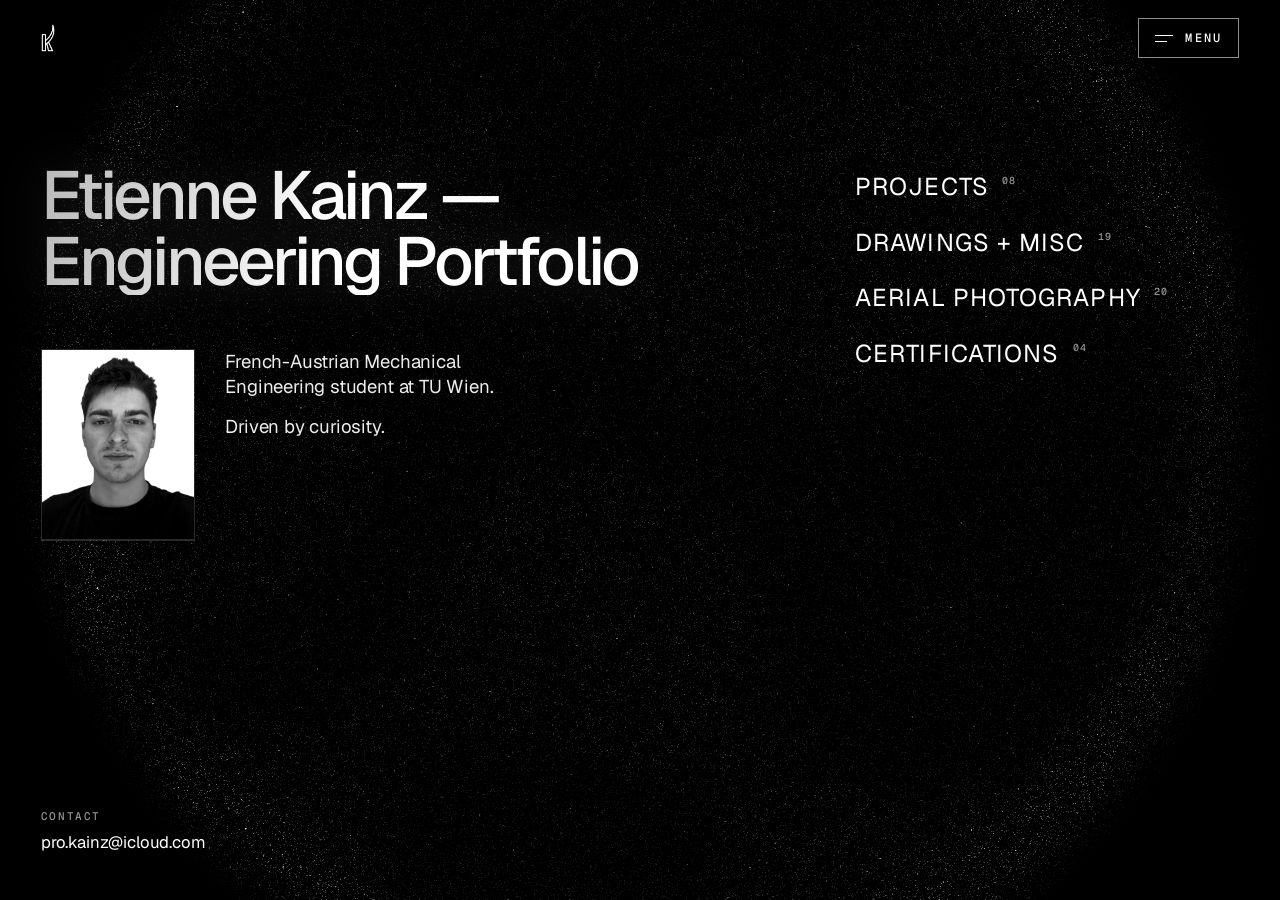
==== index.html @ 86629ac3 "Night Light: wall visualisation, sorted gallery, one-year battery note Co-Authored-By: Claude Opus 5" ====
<!doctype html>
<html lang="en">
<head>
  <meta charset="utf-8">
  <meta name="viewport" content="width=device-width, initial-scale=1, viewport-fit=cover">
  <meta name="theme-color" content="#000000">
  <meta name="description" content="Etienne Kainz — French-Austrian Mechanical Engineering student at TU Wien. Projects, drawings, aerial photography and certifications.">
  <meta name="author" content="Etienne Kainz">
  <meta property="og:title" content="Etienne Kainz — Engineering Portfolio">
  <meta property="og:description" content="Etienne Kainz — French-Austrian Mechanical Engineering student at TU Wien. Projects, drawings, aerial photography and certifications.">
  <meta property="og:type" content="website">
  <meta property="og:image" content="https://etiennekainz.com/assets/brand/k-logo.jpg">
  <title>Etienne Kainz — Engineering Portfolio</title>
  <link rel="icon" type="image/jpeg" href="assets/brand/k-logo.jpg">
  <link rel="preload" href="assets/fonts/Geist-Variable.woff2" as="font" type="font/woff2" crossorigin>
  <link rel="stylesheet" href="site.css?v=6">
</head>
<body data-page="home">
  <a class="skip-link" href="#main">Skip to content</a>
  <canvas id="field" class="field" aria-hidden="true"></canvas>

  <header class="site-header">
    <a class="brand" href="./" aria-label="Etienne Kainz — home"><img src="assets/brand/k-mark.png" alt="" width="407" height="900"></a>
    <button class="menu-toggle" id="menuToggle" type="button" aria-expanded="false" aria-controls="menu"><span class="menu-toggle__lines" aria-hidden="true"></span><span class="menu-toggle__label">Menu</span></button>
  </header>

  <div class="menu" id="menu" aria-hidden="true">
    <nav aria-label="Primary">
      <a href="./"><span>00</span>Index</a>
      <a href="projects.html"><span>01</span>Projects</a>
      <a href="drawings.html"><span>02</span>Drawings + Misc</a>
      <a href="aerial.html"><span>03</span>Aerial Photography</a>
      <a href="certifications.html"><span>04</span>Certifications</a>
    </nav>
    <div class="menu__foot"><a href="mailto:pro.kainz@icloud.com">pro.kainz@icloud.com</a><span>Vienna, Austria</span></div>
  </div>

  <main id="main" class="home" tabindex="-1">
    <h1 class="home__title shine"><span>Etienne Kainz —</span> <span>Engineering Portfolio</span></h1>
    <div class="home__intro">
      <img class="home__photo" src="assets/headshot/etienne.jpg?v=2" width="1170" height="1202" alt="Etienne Kainz">
      <div class="home__bio">
        <p>French-Austrian Mechanical Engineering student at TU&nbsp;Wien.</p>
        <p>Driven by curiosity.</p>
      </div>
    </div>
    <nav class="home__nav" aria-label="Portfolio">
      <a href="projects.html" data-preview="projects"><span>Projects</span><i>08</i></a>
      <a href="drawings.html" data-preview="drawings"><span>Drawings + Misc</span><i>19</i></a>
      <a href="aerial.html" data-preview="aerial"><span>Aerial Photography</span><i>20</i></a>
      <a href="certifications.html" data-preview="certifications"><span>Certifications</span><i>04</i></a>
    </nav>
    <p class="home__contact"><span class="label">Contact</span><a href="mailto:pro.kainz@icloud.com">pro.kainz@icloud.com</a></p>
  </main>

  <div class="lightbox" id="lightbox" aria-hidden="true" role="dialog" aria-modal="true" aria-label="Image viewer">
    <button class="lightbox__close" type="button" data-lightbox-close>Close</button>
    <button class="lightbox__nav lightbox__nav--prev" type="button" data-lightbox-prev aria-label="Previous image">←</button>
    <figure><img src="data:," alt=""><figcaption class="label"><span data-lightbox-caption></span><span data-lightbox-count></span></figcaption></figure>
    <button class="lightbox__nav lightbox__nav--next" type="button" data-lightbox-next aria-label="Next image">→</button>
  </div>

  <script src="project-data.js?v=15"></script>
  <script src="field.js?v=9"></script>
  <script src="site.js?v=6"></script>
  <script data-goatcounter="https://eckainz.goatcounter.com/count" async src="https://gc.zgo.at/count.js"></script>
</body>
</html>
---- site.css ----
/* Etienne Kainz — portfolio
   Black page, the dot field behind everything (field.js), white type. */

@font-face {
  font-family: "Geist";
  src: url("assets/fonts/Geist-Variable.woff2") format("woff2-variations"),
       url("assets/fonts/Geist-Variable.woff2") format("woff2");
  font-weight: 100 900;
  font-style: normal;
  font-display: swap;
}

@font-face {
  font-family: "Geist Mono";
  src: url("assets/fonts/GeistMono-Variable.woff2") format("woff2-variations"),
       url("assets/fonts/GeistMono-Variable.woff2") format("woff2");
  font-weight: 100 900;
  font-style: normal;
  font-display: swap;
}

:root {
  --bg: #000;
  --fg: #fff;
  --text: #e8e8e8;
  --muted: rgba(255, 255, 255, .58);
  --faint: rgba(255, 255, 255, .34);
  --line: rgba(255, 255, 255, .16);
  --line-strong: rgba(255, 255, 255, .55);
  --display: "Geist", ui-sans-serif, system-ui, -apple-system, "Segoe UI", Helvetica, Arial, sans-serif;
  --mono: "Geist Mono", ui-monospace, SFMono-Regular, Menlo, Consolas, monospace;
  --pad: clamp(20px, 3.2vw, 48px);
  --header: 76px;
  --ease: cubic-bezier(.2, .7, .1, 1);
  color-scheme: dark;
}

*,
*::before,
*::after {
  box-sizing: border-box;
}

html {
  background: var(--bg);
  -webkit-text-size-adjust: 100%;
}

body {
  margin: 0;
  min-height: 100vh;
  background: var(--bg);
  color: var(--text);
  font-family: var(--display);
  font-size: 16px;
  line-height: 1.5;
  -webkit-font-smoothing: antialiased;
  -moz-osx-font-smoothing: grayscale;
}

img {
  display: block;
  max-width: 100%;
}

a {
  color: inherit;
}

button {
  font: inherit;
}

:focus-visible {
  outline: 1px solid #fff;
  outline-offset: 4px;
}

.skip-link {
  position: fixed;
  top: 12px;
  left: 12px;
  z-index: 100;
  padding: 10px 14px;
  background: #fff;
  color: #000;
  font: 500 12px var(--mono);
  transform: translateY(-200%);
}

.skip-link:focus {
  transform: none;
}

/* ------------------------------------------------------------ field */
.field {
  position: fixed;
  top: 0;
  left: 0;
  z-index: 0;
  width: 100%;
  height: 100vh;
  pointer-events: none;
  opacity: 0;
  transition: opacity 1.6s var(--ease);
}

/* Large viewport: a phone URL bar collapsing never stretches the canvas. */
@supports (height: 100lvh) {
  .field {
    height: 100lvh;
  }
}

.field-ready .field {
  opacity: 1;
}

/* ----------------------------------------------------------- header */
.site-header {
  position: fixed;
  top: 0;
  right: 0;
  left: 0;
  z-index: 40;
  display: flex;
  align-items: center;
  justify-content: space-between;
  gap: clamp(16px, 2vw, 28px);
  height: var(--header);
  padding: 0 var(--pad);
  pointer-events: none;
}

.site-header > * {
  pointer-events: auto;
}

/* Content scrolls under the header: a short fade keeps the logo clear. */
.site-header::before {
  content: "";
  position: absolute;
  inset: 0 0 -24px;
  z-index: -1;
  background: linear-gradient(#000 35%, rgba(0, 0, 0, 0));
  opacity: 0;
  transition: opacity .4s var(--ease);
  pointer-events: none;
}

body:not([data-page="home"]) .site-header::before {
  opacity: .92;
}

.brand {
  display: block;
  flex: none;
}

.brand img {
  width: auto;
  height: 30px;
  filter: invert(1);
  transition: opacity .3s var(--ease);
}

.brand:hover img {
  opacity: .7;
}

.menu-toggle {
  display: inline-flex;
  flex: none;
  align-items: center;
  gap: 12px;
  height: 40px;
  padding: 0 16px;
  border: 1px solid var(--line-strong);
  background: rgba(0, 0, 0, .35);
  color: #fff;
  font: 500 12px/1 var(--mono);
  letter-spacing: .18em;
  text-transform: uppercase;
  cursor: pointer;
  transition: background .3s var(--ease), color .3s var(--ease);
}

.menu-toggle:hover {
  background: #fff;
  color: #000;
}

.menu-toggle__lines {
  position: relative;
  width: 18px;
  height: 7px;
}

.menu-toggle__lines::before,
.menu-toggle__lines::after {
  content: "";
  position: absolute;
  left: 0;
  width: 100%;
  height: 1px;
  background: currentColor;
  transition: transform .45s var(--ease), width .45s var(--ease);
}

.menu-toggle__lines::before {
  top: 0;
}

.menu-toggle__lines::after {
  bottom: 0;
  width: 65%;
}

.menu-open .menu-toggle__lines::before {
  transform: translateY(3px) rotate(45deg);
}

.menu-open .menu-toggle__lines::after {
  width: 100%;
  transform: translateY(-3px) rotate(-45deg);
}

/* ------------------------------------------------------------- menu */
.menu {
  position: fixed;
  inset: 0;
  z-index: 30;
  display: flex;
  flex-direction: column;
  justify-content: center;
  padding: calc(var(--header) + 24px) var(--pad) 40px;
  background: rgba(0, 0, 0, .8);
  -webkit-backdrop-filter: blur(8px);
  backdrop-filter: blur(8px);
  opacity: 0;
  visibility: hidden;
  transition: opacity .5s var(--ease), visibility 0s linear .5s;
}

.menu-open .menu {
  opacity: 1;
  visibility: visible;
  transition: opacity .5s var(--ease);
}

.menu nav {
  display: grid;
  gap: clamp(4px, 1vh, 12px);
}

.menu nav a {
  display: flex;
  align-items: baseline;
  gap: clamp(14px, 2vw, 28px);
  width: max-content;
  max-width: 100%;
  color: rgba(255, 255, 255, .72);
  font-size: clamp(34px, 6.2vw, 88px);
  font-weight: 500;
  letter-spacing: -.04em;
  line-height: 1.02;
  text-decoration: none;
  opacity: 0;
  transform: translateY(24px);
  transition: color .3s var(--ease), opacity .6s var(--ease), transform .7s var(--ease);
}

.menu nav a span {
  color: var(--faint);
  font: 500 12px var(--mono);
  letter-spacing: .14em;
}

.menu nav a:hover,
.menu nav a[aria-current="page"] {
  color: #fff;
}

.menu-open .menu nav a {
  opacity: 1;
  transform: none;
}

.menu-open .menu nav a:nth-child(2) { transition-delay: 0s, .04s, .04s; }
.menu-open .menu nav a:nth-child(3) { transition-delay: 0s, .08s, .08s; }
.menu-open .menu nav a:nth-child(4) { transition-delay: 0s, .12s, .12s; }
.menu-open .menu nav a:nth-child(5) { transition-delay: 0s, .16s, .16s; }

.menu__foot {
  display: flex;
  flex-wrap: wrap;
  justify-content: space-between;
  gap: 12px 32px;
  margin-top: clamp(40px, 8vh, 90px);
  padding-top: 18px;
  border-top: 1px solid var(--line);
  color: var(--muted);
  font: 500 12px var(--mono);
  letter-spacing: .12em;
  text-transform: uppercase;
}

.menu__foot a {
  text-decoration: none;
}

.menu__foot a:hover {
  color: #fff;
}

.menu-open {
  overflow: hidden;
}

/* ------------------------------------------------------------- type */
/* Large white display type with a slow metallic sheen. */
.shine {
  color: #fff;
  background: linear-gradient(105deg, #b8b8b8 0%, #fff 16%, #fff 36%, #cfcfcf 46%, #fff 56%, #fff 80%, #a6a6a6 100%);
  background-size: 260% 100%;
  background-position: 0 0;
  -webkit-background-clip: text;
  background-clip: text;
  -webkit-text-fill-color: transparent;
  animation: sheen 11s ease-in-out infinite alternate;
  filter: drop-shadow(0 0 24px rgba(255, 255, 255, .12));
}

@keyframes sheen {
  to {
    background-position: 100% 0;
  }
}

.label {
  color: var(--muted);
  font: 500 11px/1.4 var(--mono);
  letter-spacing: .14em;
  text-transform: uppercase;
}

/* main swaps on navigation (site.js): fade out, swap, fade in. */
main {
  position: relative;
  z-index: 1;
  outline: none;
  transition: opacity .38s var(--ease), transform .5s var(--ease);
}

.is-leaving main {
  opacity: 0;
  transform: translateY(-10px);
}

.is-entering main {
  opacity: 0;
  transform: translateY(14px);
  transition: none;
}

/* ------------------------------------------------------------- home */
.home {
  display: grid;
  grid-template-columns: minmax(0, 1fr) minmax(300px, 30vw);
  grid-template-rows: auto auto 1fr auto;
  column-gap: 6vw;
  min-height: 100vh;
  min-height: 100svh;
  padding: clamp(112px, 18vh, 210px) var(--pad) clamp(26px, 5vh, 52px);
}

.home__title {
  grid-column: 1;
  grid-row: 1;
  margin: 0;
  font-size: clamp(44px, 5.3vw, 96px);
  font-weight: 500;
  letter-spacing: -.045em;
  line-height: .98;
}

.home__title span {
  display: block;
}

.home__intro {
  display: flex;
  grid-column: 1;
  grid-row: 2;
  align-items: flex-start;
  gap: clamp(20px, 2.4vw, 36px);
  margin-top: clamp(28px, 6vh, 64px);
}

.home__photo {
  flex: none;
  width: clamp(118px, 12vw, 200px);
  height: auto;
  aspect-ratio: 4 / 5;
  object-fit: cover;
  object-position: 50% 30%;
  border: 1px solid var(--line);
  filter: grayscale(1) contrast(1.02);
}

.home__bio p {
  max-width: 24ch;
  margin: 0 0 .85em;
  color: #ececec;
  font-size: clamp(17px, 1.45vw, 23px);
  line-height: 1.34;
  letter-spacing: -.01em;
}

.home__nav {
  display: grid;
  grid-column: 2;
  grid-row: 1 / 3;
  align-self: start;
  justify-items: start;
  gap: clamp(6px, 1.6vh, 16px);
  margin-top: .3em;
}

/* Free-floating labels: each drifts gently on its own phase; hovering one
   slides it out on a hairline and lets the others recede. */
.home__nav a {
  /* The label size, kept as a variable so the hover slide below can move the
     name and its (much smaller) count by the same distance: 1.3em would
     resolve against each child's own font size and push one into the other. */
  --nav-size: clamp(20px, 1.9vw, 32px);
  position: relative;
  display: inline-flex;
  align-items: flex-start;
  gap: .55em;
  padding: .3em 0;
  color: #fff;
  font-size: var(--nav-size);
  font-weight: 400;
  letter-spacing: .045em;
  line-height: 1.1;
  text-decoration: none;
  text-transform: uppercase;
  animation: drift 7s ease-in-out infinite alternate;
  transition: opacity .5s var(--ease);
}

.home__nav a:nth-child(2) { animation-duration: 8.2s; animation-delay: -2.1s; }
.home__nav a:nth-child(3) { animation-duration: 6.4s; animation-delay: -4.3s; }
.home__nav a:nth-child(4) { animation-duration: 7.6s; animation-delay: -1.2s; }

@keyframes drift {
  from {
    translate: 0 -2px;
  }

  to {
    translate: 0 3px;
  }
}

.home__nav a > * {
  transition: transform .6s var(--ease);
}

.home__nav a::before {
  content: "";
  position: absolute;
  top: calc(.3em + .55em);
  left: 0;
  width: .9em;
  height: 1px;
  background: currentColor;
  transform: scaleX(0);
  transform-origin: 0 50%;
  transition: transform .6s var(--ease);
}

.home__nav:hover a,
.home__nav:focus-within a,
.home__nav.is-dealing a {
  opacity: .34;
}

/* .is-dealt: the label whose preview cards are held after a first click
   (site.js); the others stay back, even under the pointer. */
.home__nav a:hover,
.home__nav a:focus-visible,
.home__nav a.is-dealt {
  opacity: 1;
  animation-play-state: paused;
}

.home__nav a:hover > *,
.home__nav a:focus-visible > *,
.home__nav a.is-dealt > * {
  transform: translateX(calc(var(--nav-size) * 1.3));
}

.home__nav a:hover::before,
.home__nav a:focus-visible::before,
.home__nav a.is-dealt::before {
  transform: none;
}

.home__nav.is-dealing a:not(.is-dealt):hover {
  opacity: .62;
}

.home__nav.is-dealing a:not(.is-dealt):hover > * {
  transform: none;
}

.home__nav.is-dealing a:not(.is-dealt):hover::before {
  transform: scaleX(0);
}

.home__nav a:focus-visible {
  outline: none;
}

.home__nav i {
  color: var(--muted);
  font: 500 10px var(--mono);
  font-style: normal;
  letter-spacing: .12em;
}

.home__contact {
  grid-column: 1;
  grid-row: 4;
  align-self: end;
  margin: clamp(24px, 4vh, 40px) 0 0;
}

.home__contact span {
  display: block;
  margin-bottom: 6px;
}

.home__contact a {
  color: #fff;
  font-size: clamp(16px, 1.3vw, 20px);
  letter-spacing: -.01em;
  text-decoration: none;
  background: linear-gradient(currentColor, currentColor) 0 100% / 0 1px no-repeat;
  transition: background-size .45s var(--ease);
}

.home__contact a:hover {
  background-size: 100% 1px;
}

/* Home entrance */
.home > * {
  animation: rise 1.2s var(--ease) both;
}

.home > :nth-child(2) { animation-delay: .12s; }
.home > :nth-child(3) { animation-delay: .22s; }
.home > :nth-child(4) { animation-delay: .32s; }

@keyframes rise {
  from {
    opacity: 0;
    transform: translateY(26px);
  }
}

/* Preview cards: pointing at a category on the home page deals a hand of its
   pictures. site.js moves every card each frame; this only dresses them. The
   glint is a band of light that slides across a card as it swings (--glint,
   set from the card's motion). */
.deck {
  --card: clamp(118px, 10vw, 184px);
  position: fixed;
  inset: 0;
  z-index: 5;
  overflow: hidden;
  pointer-events: none;
  visibility: hidden;
}

.deck.is-live {
  visibility: visible;
}

.deck__card {
  position: absolute;
  top: 0;
  left: 0;
  width: var(--card);
  aspect-ratio: 4 / 3;
  overflow: hidden;
  border: 1px solid rgba(255, 255, 255, .34);
  background: #0a0a0a;
  box-shadow: 0 26px 50px -18px rgba(0, 0, 0, .95), 0 2px 8px rgba(0, 0, 0, .55);
  opacity: 0;
  will-change: transform, opacity;
}

.deck__card img {
  position: absolute;
  inset: 0;
  width: 100%;
  height: 100%;
  object-fit: cover;
  opacity: 0;
  transition: opacity .32s var(--ease);
}

.deck__card img.is-on {
  opacity: 1;
}

.deck__card::after {
  content: "";
  position: absolute;
  inset: 0 -60%;
  background: linear-gradient(105deg, transparent 38%, rgba(255, 255, 255, .26) 50%, transparent 62%);
  mix-blend-mode: screen;
  transform: translateX(calc(var(--glint, -100) * 1%));
}

.deck__card span {
  position: absolute;
  z-index: 1;
  left: 6px;
  bottom: 5px;
  color: #fff;
  font: 500 9px/1 var(--mono);
  letter-spacing: .14em;
  mix-blend-mode: difference;
}

/* A held hand: its cards and the hint under it open the category. */
.deck.is-held .deck__card {
  pointer-events: auto;
  cursor: pointer;
}

.deck__hint {
  position: absolute;
  z-index: 20;
  top: 0;
  left: 0;
  padding: 8px 12px;
  border: 1px solid var(--line-strong);
  background: rgba(0, 0, 0, .78);
  color: #fff;
  white-space: nowrap;
  opacity: 0;
  pointer-events: none;
  -webkit-backdrop-filter: blur(6px);
  backdrop-filter: blur(6px);
  transition: opacity .35s var(--ease), background .3s var(--ease), color .3s var(--ease);
}

.deck__hint.is-on {
  opacity: 1;
  pointer-events: auto;
  cursor: pointer;
  animation: hint-pulse 1.8s ease-in-out infinite;
}

.deck__hint.is-on:hover {
  background: #fff;
  color: #000;
}

@keyframes hint-pulse {
  50% {
    border-color: rgba(255, 255, 255, .95);
  }
}

@media (max-width: 760px) {
  .deck {
    --card: clamp(104px, 30vw, 150px);
  }
}

/* ------------------------------------------------------ inner pages */
.page {
  min-height: 100vh;
  padding: clamp(128px, 22vh, 230px) var(--pad) clamp(80px, 12vh, 140px);
}

.page-head {
  max-width: 1120px;
  margin-bottom: clamp(64px, 11vw, 150px);
}

.page-head > * {
  animation: rise 1.2s var(--ease) both;
}

.page-head > :nth-child(2) { animation-delay: .08s; }
.page-head > :nth-child(3) { animation-delay: .16s; }
.page-head > :nth-child(4) { animation-delay: .24s; }
.page-head > :nth-child(5) { animation-delay: .32s; }

.page-head__meta {
  display: flex;
  flex-wrap: wrap;
  gap: 8px 24px;
  margin-bottom: 22px;
}

.page-head__meta a {
  text-decoration: none;
}

.page-head__meta a:hover {
  color: #fff;
}

.page-head h1 {
  margin: 0;
  font-size: clamp(42px, 6.8vw, 112px);
  font-weight: 500;
  letter-spacing: -.045em;
  line-height: .96;
}

.page-head p {
  max-width: 48ch;
  margin: 28px 0 0;
  color: #d9d9d9;
  font-size: clamp(17px, 1.4vw, 21px);
  line-height: 1.45;
  letter-spacing: -.005em;
}

.page-head__text p + p {
  margin-top: 1em;
}

.page-head__tags {
  display: flex;
  flex-wrap: wrap;
  gap: 8px;
  margin-top: 26px;
}

.page-head__tags span {
  padding: 6px 10px;
  border: 1px solid var(--line);
}

.page-head__docs {
  display: flex;
  flex-wrap: wrap;
  gap: 10px;
  margin-top: 18px;
}

.page-head__docs a {
  display: inline-flex;
  gap: 10px;
  padding: 9px 12px;
  border: 1px solid var(--line-strong);
  color: #fff;
  text-decoration: none;
  transition: background .3s var(--ease), color .3s var(--ease);
}

.page-head__docs a:hover {
  background: #fff;
  color: #000;
}

/* --------------------------------------------------------- galleries */
.gallery {
  display: grid;
  grid-template-columns: repeat(12, minmax(0, 1fr));
  align-items: start;
  gap: clamp(44px, 6vw, 110px) clamp(14px, 1.6vw, 26px);
}

.item {
  grid-column: span 6;
  margin: 0;
  color: inherit;
  text-decoration: none;
}

/* The staggered layouts of the previous site. */
.gallery--drawings .item:nth-child(4n + 1) { grid-column: 1 / span 6; }
.gallery--drawings .item:nth-child(4n + 2) { grid-column: 8 / span 4; margin-top: 9vw; }
.gallery--drawings .item:nth-child(4n + 3) { grid-column: 2 / span 4; margin-top: 3vw; }
.gallery--drawings .item:nth-child(4n) { grid-column: 7 / span 6; margin-top: -2vw; }

.gallery--aerial .item:nth-child(6n + 1) { grid-column: 1 / span 7; }
.gallery--aerial .item:nth-child(6n + 2) { grid-column: 9 / span 4; margin-top: 8vw; }
.gallery--aerial .item:nth-child(6n + 3) { grid-column: 2 / span 4; }
.gallery--aerial .item:nth-child(6n + 4) { grid-column: 7 / span 6; margin-top: 5vw; }
.gallery--aerial .item:nth-child(6n + 5) { grid-column: 1 / span 5; margin-top: 7vw; }
.gallery--aerial .item:nth-child(6n) { grid-column: 7 / span 4; }

.item__media {
  position: relative;
  overflow: hidden;
  border: 1px solid var(--line);
  background: #0a0a0a;
}

.item__media img {
  width: 100%;
  height: auto;
  transition: transform 1.6s var(--ease), opacity .6s var(--ease);
}

.gallery--aerial .item__media img {
  aspect-ratio: 4 / 3;
  object-fit: cover;
}

.gallery--projects .item__media img {
  aspect-ratio: 4 / 3;
  object-fit: cover;
}

[data-lightbox],
.item--project {
  cursor: pointer;
}

.item:hover .item__media img {
  transform: scale(1.025);
}

.item figcaption,
.item__caption {
  display: flex;
  justify-content: space-between;
  gap: 16px;
  margin-top: 12px;
}

.item figcaption span:last-child {
  text-align: right;
}

.item--project h2 {
  margin: 16px 0 0;
  color: #fff;
  font-size: clamp(22px, 2.2vw, 34px);
  font-weight: 500;
  letter-spacing: -.03em;
  line-height: 1.08;
}

.item--project p {
  max-width: 44ch;
  margin: 10px 0 0;
  color: var(--muted);
  font-size: 15px;
  line-height: 1.45;
}

.item--project .item__arrow {
  display: inline-block;
  margin-left: .25em;
  transition: transform .45s var(--ease);
}

.item--project:hover .item__arrow {
  transform: translate(4px, -4px);
}

/* Pictures flow in as they reach the viewport (site.js). */
[data-reveal] {
  opacity: 0;
  transform: translate3d(0, 56px, 0);
  transition: opacity 1.1s var(--ease), transform 1.4s var(--ease);
  transition-delay: var(--d, 0s);
}

[data-reveal] .item__media img {
  transform: scale(1.08);
}

[data-reveal].is-in {
  opacity: 1;
  transform: none;
}

[data-reveal].is-in .item__media img {
  transform: none;
}

[data-reveal].is-in:hover .item__media img {
  transform: scale(1.025);
}

/* ---------------------------------------------------- certifications */
.certs {
  display: grid;
  gap: clamp(64px, 9vw, 130px);
}

.cert {
  display: grid;
  grid-template-columns: repeat(12, minmax(0, 1fr));
  gap: 24px clamp(14px, 1.6vw, 26px);
  align-items: start;
  padding-top: 20px;
  border-top: 1px solid var(--line);
}

.cert__text {
  grid-column: 1 / span 5;
}

.cert__text h2 {
  margin: 14px 0 0;
  color: #fff;
  font-size: clamp(24px, 2.4vw, 38px);
  font-weight: 500;
  letter-spacing: -.03em;
  line-height: 1.08;
}

.cert__text p {
  margin: 12px 0 0;
  color: var(--muted);
  font-size: 16px;
}

.cert__media {
  display: grid;
  grid-column: 6 / span 7;
  grid-template-columns: 2fr 3fr;
  gap: clamp(14px, 1.6vw, 26px);
  align-items: start;
}

.cert__media .item {
  grid-column: auto;
}

.cert__logo .item__media {
  display: grid;
  place-items: center;
  aspect-ratio: 4 / 3;
  padding: 12%;
}

.cert__logo.is-light .item__media {
  background: #fff;
}

.cert__logo .item__media img {
  width: 100%;
  height: 100%;
  object-fit: contain;
}

/* -------------------------------------------------------- page end */
.page-end {
  display: flex;
  flex-wrap: wrap;
  justify-content: space-between;
  gap: 20px 40px;
  margin-top: clamp(90px, 14vw, 180px);
  padding-top: 22px;
  border-top: 1px solid var(--line);
}

.page-end a {
  color: #fff;
  font-size: clamp(22px, 2.6vw, 40px);
  font-weight: 500;
  letter-spacing: -.035em;
  line-height: 1.1;
  text-decoration: none;
}

.page-end a .label {
  display: block;
  margin-bottom: 8px;
}

.page-end a:hover .page-end__title {
  opacity: .7;
}

.page-end__title {
  transition: opacity .3s var(--ease);
}

.page-end__next {
  margin-left: auto;
  text-align: right;
}

.site-foot {
  display: flex;
  flex-wrap: wrap;
  justify-content: space-between;
  gap: 10px 24px;
  margin-top: 56px;
}

.site-foot a {
  text-decoration: none;
}

.site-foot a:hover {
  color: #fff;
}

/* ---------------------------------------------------------- lightbox */
.lightbox {
  position: fixed;
  inset: 0;
  z-index: 60;
  display: grid;
  grid-template-columns: 72px minmax(0, 1fr) 72px;
  align-items: center;
  padding: 72px var(--pad) 28px;
  background: rgba(0, 0, 0, .96);
  -webkit-backdrop-filter: blur(12px);
  backdrop-filter: blur(12px);
  opacity: 0;
  visibility: hidden;
  transition: opacity .4s var(--ease), visibility 0s linear .4s;
}

.lightbox-open .lightbox {
  opacity: 1;
  visibility: visible;
  transition: opacity .4s var(--ease);
}

.lightbox-open {
  overflow: hidden;
}

.lightbox figure {
  display: grid;
  grid-column: 2;
  justify-items: center;
  gap: 16px;
  min-width: 0;
  margin: 0;
}

.lightbox img {
  max-width: 100%;
  max-height: calc(100svh - 170px);
  width: auto;
  height: auto;
  object-fit: contain;
}

/* Logos with a transparent ground keep their white panel here too. */
.lightbox img.is-light {
  padding: clamp(24px, 4vw, 56px);
  background: #fff;
}

.lightbox figcaption {
  display: flex;
  justify-content: space-between;
  gap: 24px;
  width: min(100%, 900px);
}

.lightbox__close {
  position: absolute;
  top: 18px;
  right: var(--pad);
  height: 40px;
  padding: 0 16px;
  border: 1px solid var(--line-strong);
  background: #000;
  color: #fff;
  font: 500 12px var(--mono);
  letter-spacing: .18em;
  text-transform: uppercase;
  cursor: pointer;
}

.lightbox__nav {
  width: 52px;
  height: 52px;
  border: 1px solid var(--line-strong);
  border-radius: 50%;
  background: transparent;
  color: #fff;
  font-size: 20px;
  cursor: pointer;
  transition: background .3s var(--ease), color .3s var(--ease);
}

.lightbox__nav:hover,
.lightbox__close:hover {
  background: #fff;
  color: #000;
}

.lightbox__nav--prev {
  grid-column: 1;
  grid-row: 1;
}

.lightbox__nav--next {
  grid-column: 3;
  grid-row: 1;
  justify-self: end;
}

/* ------------------------------------------------------------ phones */
@media (max-width: 760px) {
  :root {
    --header: 64px;
  }

  .brand img {
    height: 26px;
  }

  .menu-toggle {
    height: 36px;
    padding: 0 13px;
  }

  .home {
    grid-template-columns: minmax(0, 1fr);
    grid-template-rows: auto auto auto 1fr auto;
    padding: clamp(84px, 13svh, 120px) 20px clamp(18px, 3svh, 30px);
  }

  .home__title {
    font-size: clamp(32px, min(10.4vw, 5.6svh), 48px);
  }

  .home__intro {
    gap: 16px;
    margin-top: clamp(16px, 3svh, 30px);
  }

  .home__photo {
    width: clamp(78px, 13svh, 116px);
  }

  .home__bio p {
    font-size: clamp(15px, 2.1svh, 18px);
  }

  .home__nav {
    grid-column: 1;
    grid-row: 3;
    gap: clamp(2px, .8svh, 8px);
    margin-top: clamp(22px, 4svh, 40px);
  }

  .home__nav a {
    --nav-size: clamp(18px, 2.7svh, 23px);
  }

  .home__contact {
    grid-row: 5;
    margin-top: clamp(14px, 2.6svh, 30px);
  }

  .page {
    padding-right: 20px;
    padding-left: 20px;
  }

  .gallery {
    grid-template-columns: minmax(0, 1fr);
    gap: 64px;
  }

  .gallery .item,
  .gallery .item:nth-child(n) {
    grid-column: 1;
    margin-top: 0;
  }

  .cert {
    grid-template-columns: minmax(0, 1fr);
  }

  .cert__text,
  .cert__media {
    grid-column: 1;
  }

  .lightbox {
    grid-template-columns: 1fr 1fr;
    grid-template-rows: minmax(0, 1fr) auto;
    padding: 70px 14px 20px;
  }

  .lightbox figure {
    grid-column: 1 / -1;
    grid-row: 1;
  }

  .lightbox__nav--prev,
  .lightbox__nav--next {
    grid-row: 2;
    margin-top: 16px;
  }

  .lightbox__nav--prev {
    justify-self: start;
  }

  .lightbox__nav--next {
    grid-column: 2;
  }

  .lightbox img {
    max-height: calc(100svh - 210px);
  }
}

/* Mid-size windows: keep the boxes beside the text without crowding it. */
@media (min-width: 761px) and (max-width: 1100px) {
  .home {
    grid-template-columns: minmax(0, 1fr) minmax(260px, 34vw);
    column-gap: 4vw;
  }

  .home__title {
    font-size: clamp(40px, 6.2vw, 72px);
  }
}

@media (prefers-reduced-motion: reduce) {
  *,
  *::before,
  *::after {
    animation-duration: .001ms !important;
    animation-iteration-count: 1 !important;
    transition-duration: .001ms !important;
    transition-delay: 0s !important;
  }

  [data-reveal] {
    opacity: 1;
    transform: none;
  }
}

@media print {
  .field,
  .site-header,
  .menu,
  .lightbox {
    display: none !important;
  }

  body,
  html {
    background: #fff;
    color: #000;
  }
}
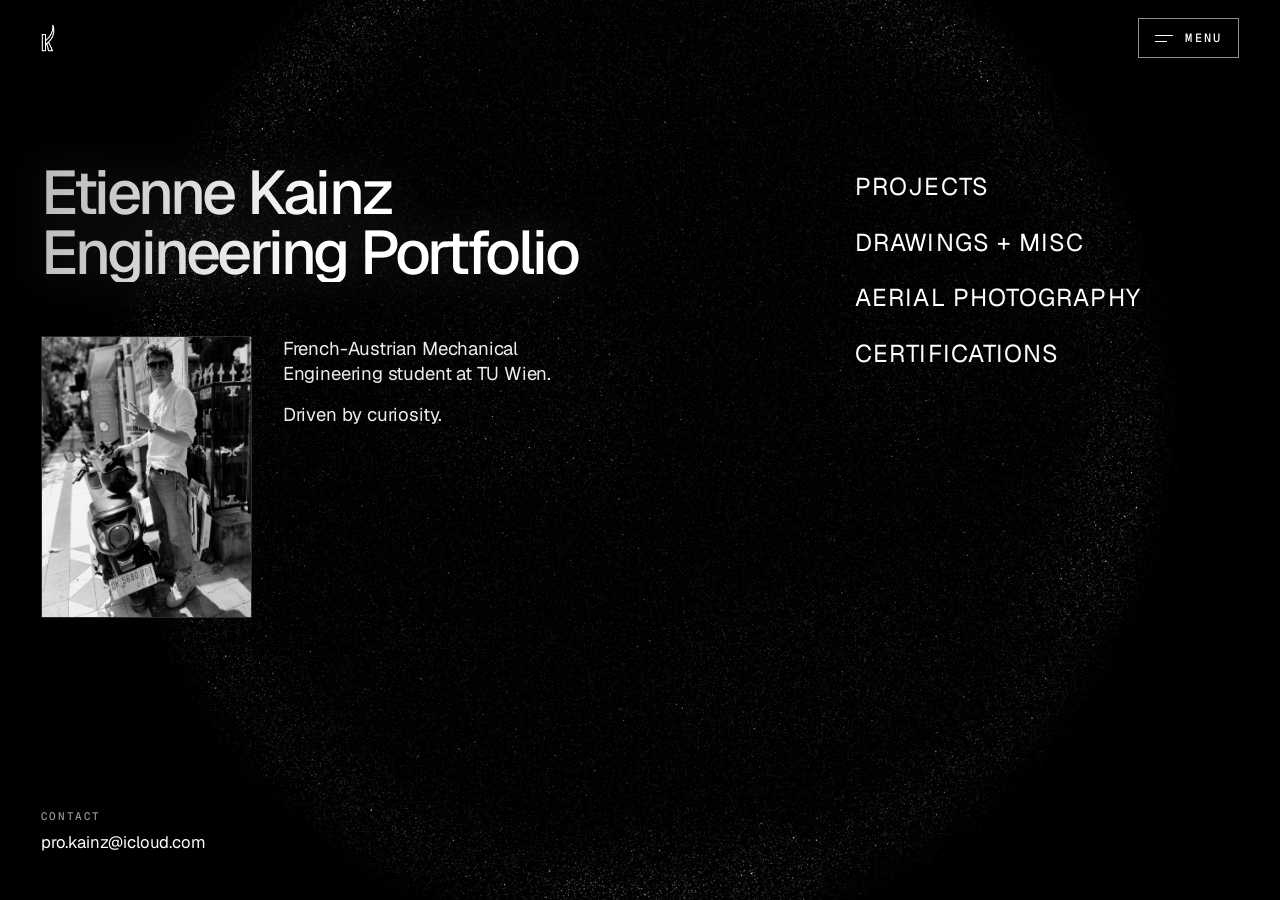
==== commit 53fbd26f: "New countershaft project, Rod End renders, synced galleries, quieter labels Projects - New: Gearbox " ====
--- a/index.html
+++ b/index.html
@@ -13,7 +13,7 @@
   <title>Etienne Kainz — Engineering Portfolio</title>
   <link rel="icon" type="image/jpeg" href="assets/brand/k-logo.jpg">
   <link rel="preload" href="assets/fonts/Geist-Variable.woff2" as="font" type="font/woff2" crossorigin>
-  <link rel="stylesheet" href="site.css?v=6">
+  <link rel="stylesheet" href="site.css?v=8">
 </head>
 <body data-page="home">
   <a class="skip-link" href="#main">Skip to content</a>
@@ -26,29 +26,29 @@
 
   <div class="menu" id="menu" aria-hidden="true">
     <nav aria-label="Primary">
-      <a href="./"><span>00</span>Index</a>
-      <a href="projects.html"><span>01</span>Projects</a>
-      <a href="drawings.html"><span>02</span>Drawings + Misc</a>
-      <a href="aerial.html"><span>03</span>Aerial Photography</a>
-      <a href="certifications.html"><span>04</span>Certifications</a>
+      <a href="./">Index</a>
+      <a href="projects.html">Projects</a>
+      <a href="drawings.html">Drawings + Misc</a>
+      <a href="aerial.html">Aerial Photography</a>
+      <a href="certifications.html">Certifications</a>
     </nav>
     <div class="menu__foot"><a href="mailto:pro.kainz@icloud.com">pro.kainz@icloud.com</a><span>Vienna, Austria</span></div>
   </div>
 
   <main id="main" class="home" tabindex="-1">
-    <h1 class="home__title shine"><span>Etienne Kainz —</span> <span>Engineering Portfolio</span></h1>
+    <h1 class="home__title shine"><span>Etienne Kainz</span> <span>Engineering Portfolio</span></h1>
     <div class="home__intro">
-      <img class="home__photo" src="assets/headshot/etienne.jpg?v=2" width="1170" height="1202" alt="Etienne Kainz">
+      <img class="home__photo" src="assets/headshot/etienne.jpg?v=3" width="994" height="1324" alt="Etienne Kainz">
       <div class="home__bio">
         <p>French-Austrian Mechanical Engineering student at TU&nbsp;Wien.</p>
         <p>Driven by curiosity.</p>
       </div>
     </div>
     <nav class="home__nav" aria-label="Portfolio">
-      <a href="projects.html" data-preview="projects"><span>Projects</span><i>08</i></a>
-      <a href="drawings.html" data-preview="drawings"><span>Drawings + Misc</span><i>19</i></a>
-      <a href="aerial.html" data-preview="aerial"><span>Aerial Photography</span><i>20</i></a>
-      <a href="certifications.html" data-preview="certifications"><span>Certifications</span><i>04</i></a>
+      <a href="projects.html" data-preview="projects"><span>Projects</span></a>
+      <a href="drawings.html" data-preview="drawings"><span>Drawings + Misc</span></a>
+      <a href="aerial.html" data-preview="aerial"><span>Aerial Photography</span></a>
+      <a href="certifications.html" data-preview="certifications"><span>Certifications</span></a>
     </nav>
     <p class="home__contact"><span class="label">Contact</span><a href="mailto:pro.kainz@icloud.com">pro.kainz@icloud.com</a></p>
   </main>
@@ -60,9 +60,9 @@
     <button class="lightbox__nav lightbox__nav--next" type="button" data-lightbox-next aria-label="Next image">→</button>
   </div>
 
-  <script src="project-data.js?v=15"></script>
-  <script src="field.js?v=9"></script>
-  <script src="site.js?v=6"></script>
+  <script src="project-data.js?v=16"></script>
+  <script src="field.js?v=10"></script>
+  <script src="site.js?v=7"></script>
   <script data-goatcounter="https://eckainz.goatcounter.com/count" async src="https://gc.zgo.at/count.js"></script>
 </body>
 </html>
--- a/site.css
+++ b/site.css
@@ -270,12 +270,6 @@
   transition: color .3s var(--ease), opacity .6s var(--ease), transform .7s var(--ease);
 }
 
-.menu nav a span {
-  color: var(--faint);
-  font: 500 12px var(--mono);
-  letter-spacing: .14em;
-}
-
 .menu nav a:hover,
 .menu nav a[aria-current="page"] {
   color: #fff;
@@ -355,6 +349,7 @@
 .is-leaving main {
   opacity: 0;
   transform: translateY(-10px);
+  pointer-events: none;
 }
 
 .is-entering main {
@@ -378,7 +373,7 @@
   grid-column: 1;
   grid-row: 1;
   margin: 0;
-  font-size: clamp(44px, 5.3vw, 96px);
+  font-size: clamp(40px, 4.8vw, 86px);
   font-weight: 500;
   letter-spacing: -.045em;
   line-height: .98;
@@ -399,9 +394,9 @@
 
 .home__photo {
   flex: none;
-  width: clamp(118px, 12vw, 200px);
+  width: clamp(163px, 16.5vw, 275px);
   height: auto;
-  aspect-ratio: 4 / 5;
+  aspect-ratio: 3 / 4;
   object-fit: cover;
   object-position: 50% 30%;
   border: 1px solid var(--line);
@@ -430,9 +425,7 @@
 /* Free-floating labels: each drifts gently on its own phase; hovering one
    slides it out on a hairline and lets the others recede. */
 .home__nav a {
-  /* The label size, kept as a variable so the hover slide below can move the
-     name and its (much smaller) count by the same distance: 1.3em would
-     resolve against each child's own font size and push one into the other. */
+  /* The label size, kept as a variable for the hover slide below. */
   --nav-size: clamp(20px, 1.9vw, 32px);
   position: relative;
   display: inline-flex;
@@ -522,13 +515,6 @@
 
 .home__nav a:focus-visible {
   outline: none;
-}
-
-.home__nav i {
-  color: var(--muted);
-  font: 500 10px var(--mono);
-  font-style: normal;
-  letter-spacing: .12em;
 }
 
 .home__contact {
@@ -627,17 +613,6 @@
   transform: translateX(calc(var(--glint, -100) * 1%));
 }
 
-.deck__card span {
-  position: absolute;
-  z-index: 1;
-  left: 6px;
-  bottom: 5px;
-  color: #fff;
-  font: 500 9px/1 var(--mono);
-  letter-spacing: .14em;
-  mix-blend-mode: difference;
-}
-
 /* A held hand: its cards and the hint under it open the category. */
 .deck.is-held .deck__card {
   pointer-events: auto;
@@ -741,23 +716,11 @@
   margin-top: 1em;
 }
 
-.page-head__tags {
-  display: flex;
-  flex-wrap: wrap;
-  gap: 8px;
-  margin-top: 26px;
-}
-
-.page-head__tags span {
-  padding: 6px 10px;
-  border: 1px solid var(--line);
-}
-
 .page-head__docs {
   display: flex;
   flex-wrap: wrap;
   gap: 10px;
-  margin-top: 18px;
+  margin-top: 26px;
 }
 
 .page-head__docs a {
@@ -821,6 +784,10 @@
   object-fit: cover;
 }
 
+.gallery--aerial .item--whole .item__media img {
+  aspect-ratio: auto;
+}
+
 .gallery--projects .item__media img {
   aspect-ratio: 4 / 3;
   object-fit: cover;
@@ -835,20 +802,12 @@
   transform: scale(1.025);
 }
 
-.item figcaption,
-.item__caption {
-  display: flex;
-  justify-content: space-between;
-  gap: 16px;
+.item figcaption {
   margin-top: 12px;
 }
 
-.item figcaption span:last-child {
-  text-align: right;
-}
-
 .item--project h2 {
-  margin: 16px 0 0;
+  margin: 18px 0 0;
   color: #fff;
   font-size: clamp(22px, 2.2vw, 34px);
   font-weight: 500;
@@ -1139,7 +1098,7 @@
   }
 
   .home__title {
-    font-size: clamp(32px, min(10.4vw, 5.6svh), 48px);
+    font-size: clamp(29px, min(9.4vw, 5svh), 43px);
   }
 
   .home__intro {
@@ -1148,7 +1107,7 @@
   }
 
   .home__photo {
-    width: clamp(78px, 13svh, 116px);
+    width: clamp(108px, 17.9svh, 160px);
   }
 
   .home__bio p {
@@ -1234,7 +1193,7 @@
   }
 
   .home__title {
-    font-size: clamp(40px, 6.2vw, 72px);
+    font-size: clamp(36px, 5.6vw, 65px);
   }
 }
 
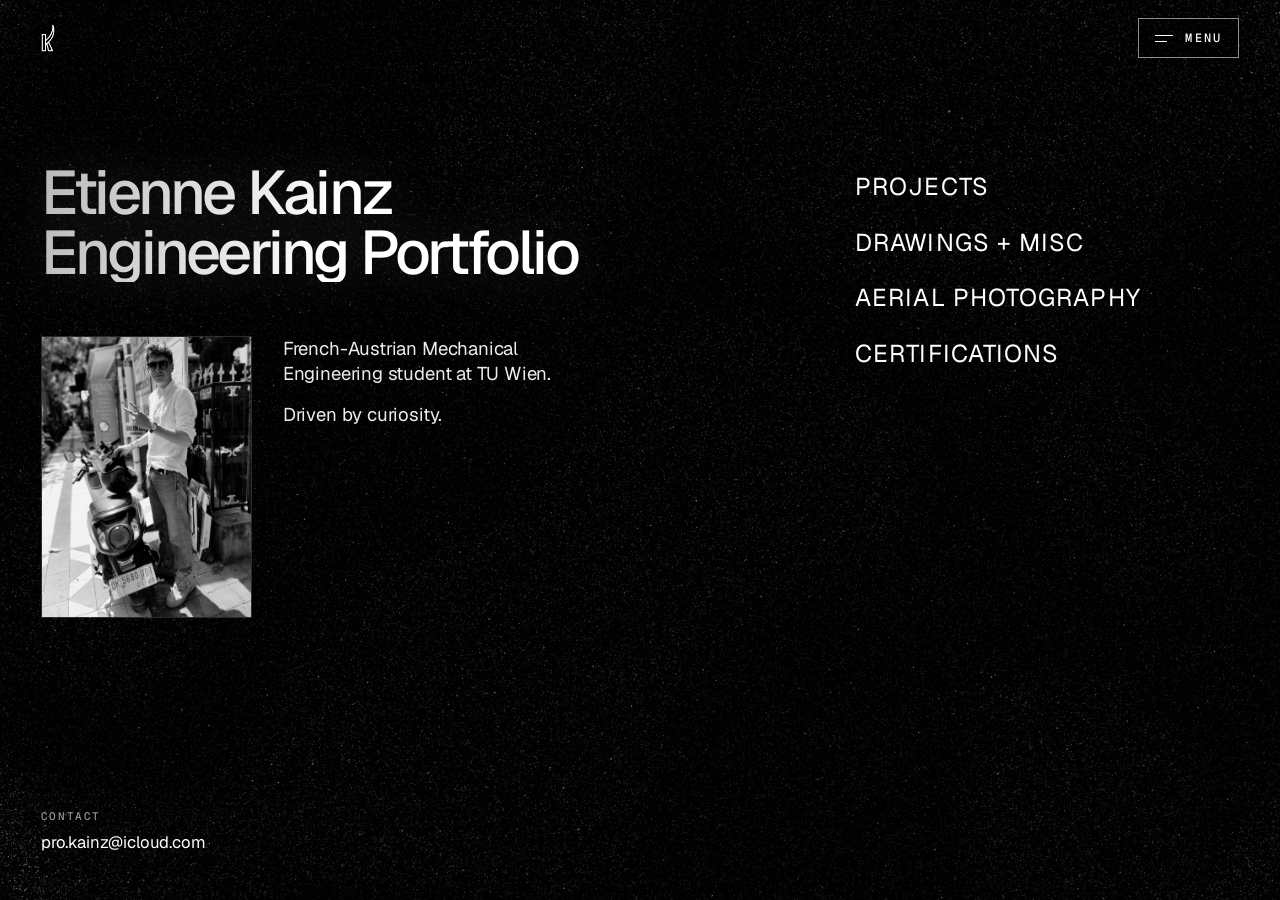
==== commit 720f0398: "Home: the most striking pictures on the Projects preview cards The red wall glow and the section cut" ====
--- a/index.html
+++ b/index.html
@@ -62,7 +62,7 @@
 
   <script src="project-data.js?v=16"></script>
   <script src="field.js?v=10"></script>
-  <script src="site.js?v=7"></script>
+  <script src="site.js?v=8"></script>
   <script data-goatcounter="https://eckainz.goatcounter.com/count" async src="https://gc.zgo.at/count.js"></script>
 </body>
 </html>
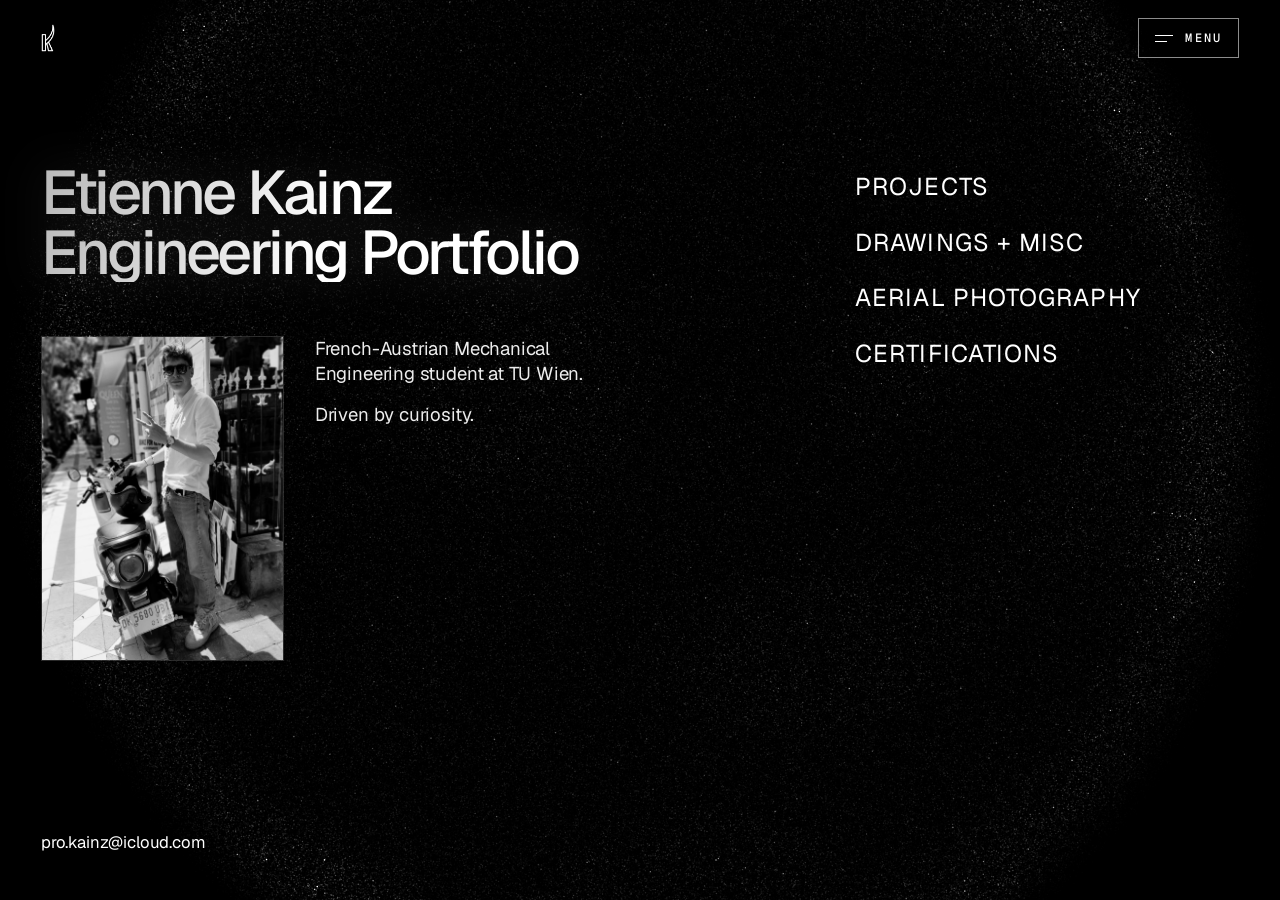
==== commit 55c7604a: "Aerial: lake shot first, Christ whole; headshot 15 % larger; no Contact label The 4:3 crop cut the s" ====
--- a/index.html
+++ b/index.html
@@ -13,7 +13,7 @@
   <title>Etienne Kainz — Engineering Portfolio</title>
   <link rel="icon" type="image/jpeg" href="assets/brand/k-logo.jpg">
   <link rel="preload" href="assets/fonts/Geist-Variable.woff2" as="font" type="font/woff2" crossorigin>
-  <link rel="stylesheet" href="site.css?v=8">
+  <link rel="stylesheet" href="site.css?v=11">
 </head>
 <body data-page="home">
   <a class="skip-link" href="#main">Skip to content</a>
@@ -50,7 +50,7 @@
       <a href="aerial.html" data-preview="aerial"><span>Aerial Photography</span></a>
       <a href="certifications.html" data-preview="certifications"><span>Certifications</span></a>
     </nav>
-    <p class="home__contact"><span class="label">Contact</span><a href="mailto:pro.kainz@icloud.com">pro.kainz@icloud.com</a></p>
+    <p class="home__contact"><a href="mailto:pro.kainz@icloud.com">pro.kainz@icloud.com</a></p>
   </main>
 
   <div class="lightbox" id="lightbox" aria-hidden="true" role="dialog" aria-modal="true" aria-label="Image viewer">
--- a/site.css
+++ b/site.css
@@ -394,7 +394,7 @@
 
 .home__photo {
   flex: none;
-  width: clamp(163px, 16.5vw, 275px);
+  width: clamp(187px, min(19vw, 32.5vh), 316px); /* short windows: still one screen */
   height: auto;
   aspect-ratio: 3 / 4;
   object-fit: cover;
@@ -522,11 +522,6 @@
   grid-row: 4;
   align-self: end;
   margin: clamp(24px, 4vh, 40px) 0 0;
-}
-
-.home__contact span {
-  display: block;
-  margin-bottom: 6px;
 }
 
 .home__contact a {
@@ -1107,7 +1102,7 @@
   }
 
   .home__photo {
-    width: clamp(108px, 17.9svh, 160px);
+    width: clamp(124px, 20.6svh, 184px);
   }
 
   .home__bio p {
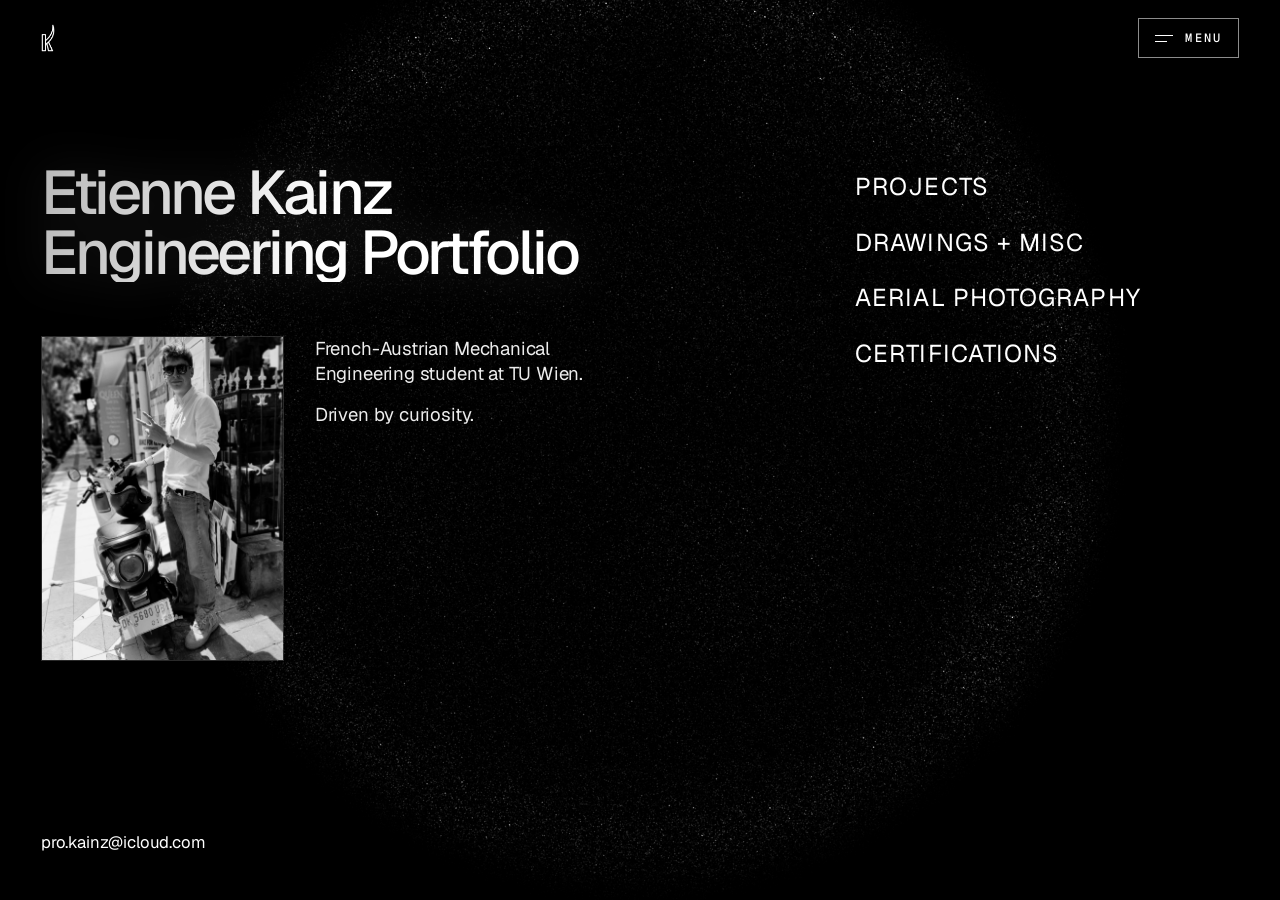
==== commit 5bfa6d94: "Rod end and countershaft drawings: lossless WebP, new URLs The rod end assembly drawing showed as a " ====
--- a/index.html
+++ b/index.html
@@ -60,7 +60,7 @@
     <button class="lightbox__nav lightbox__nav--next" type="button" data-lightbox-next aria-label="Next image">→</button>
   </div>
 
-  <script src="project-data.js?v=16"></script>
+  <script src="project-data.js?v=17"></script>
   <script src="field.js?v=10"></script>
   <script src="site.js?v=8"></script>
   <script data-goatcounter="https://eckainz.goatcounter.com/count" async src="https://gc.zgo.at/count.js"></script>
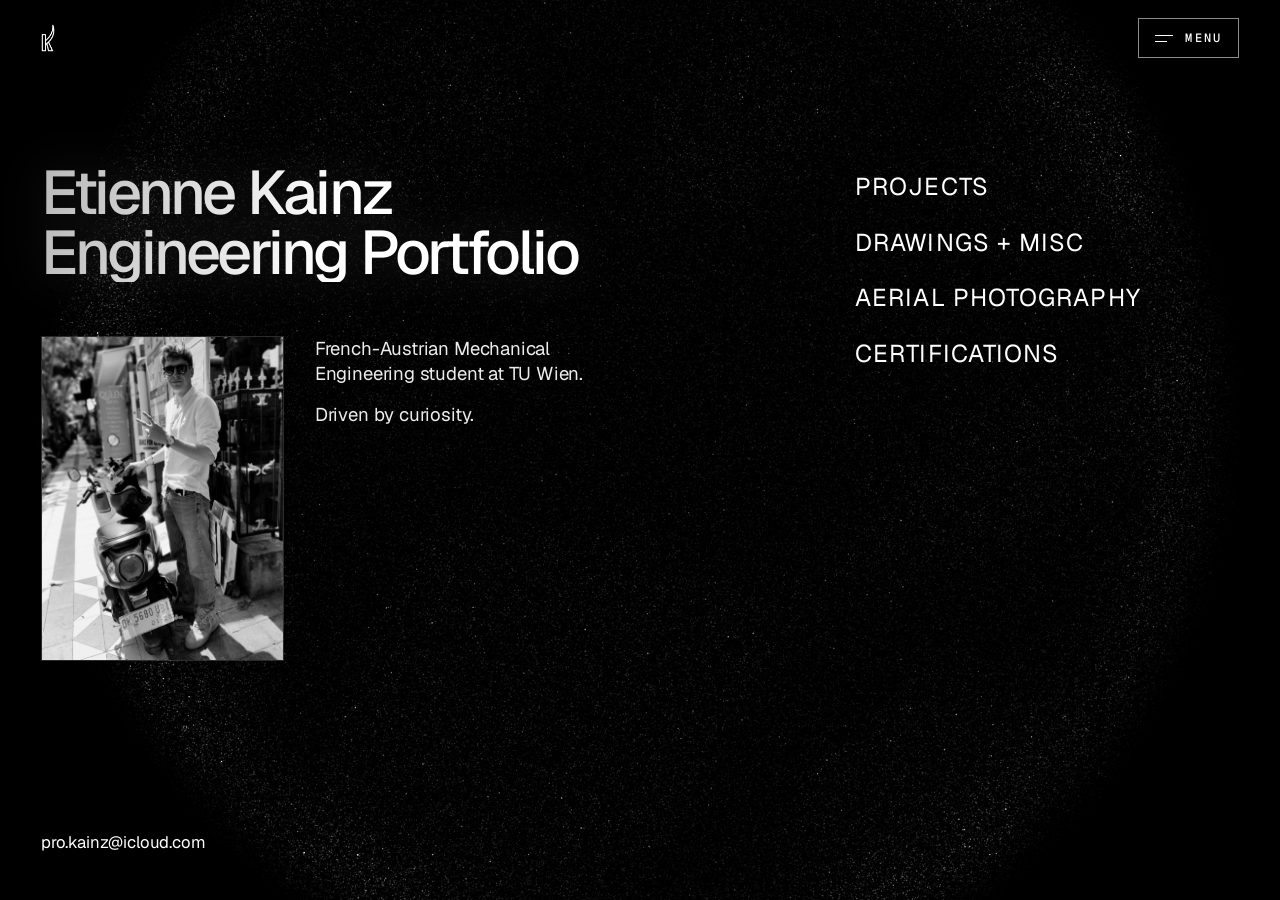
==== commit 9e1ca8e2: "Screw jack lifting table: new renders, main picture first The project now shows exactly the Spindelh" ====
--- a/index.html
+++ b/index.html
@@ -60,9 +60,9 @@
     <button class="lightbox__nav lightbox__nav--next" type="button" data-lightbox-next aria-label="Next image">→</button>
   </div>
 
-  <script src="project-data.js?v=17"></script>
+  <script src="project-data.js?v=18"></script>
   <script src="field.js?v=10"></script>
-  <script src="site.js?v=8"></script>
+  <script src="site.js?v=9"></script>
   <script data-goatcounter="https://eckainz.goatcounter.com/count" async src="https://gc.zgo.at/count.js"></script>
 </body>
 </html>
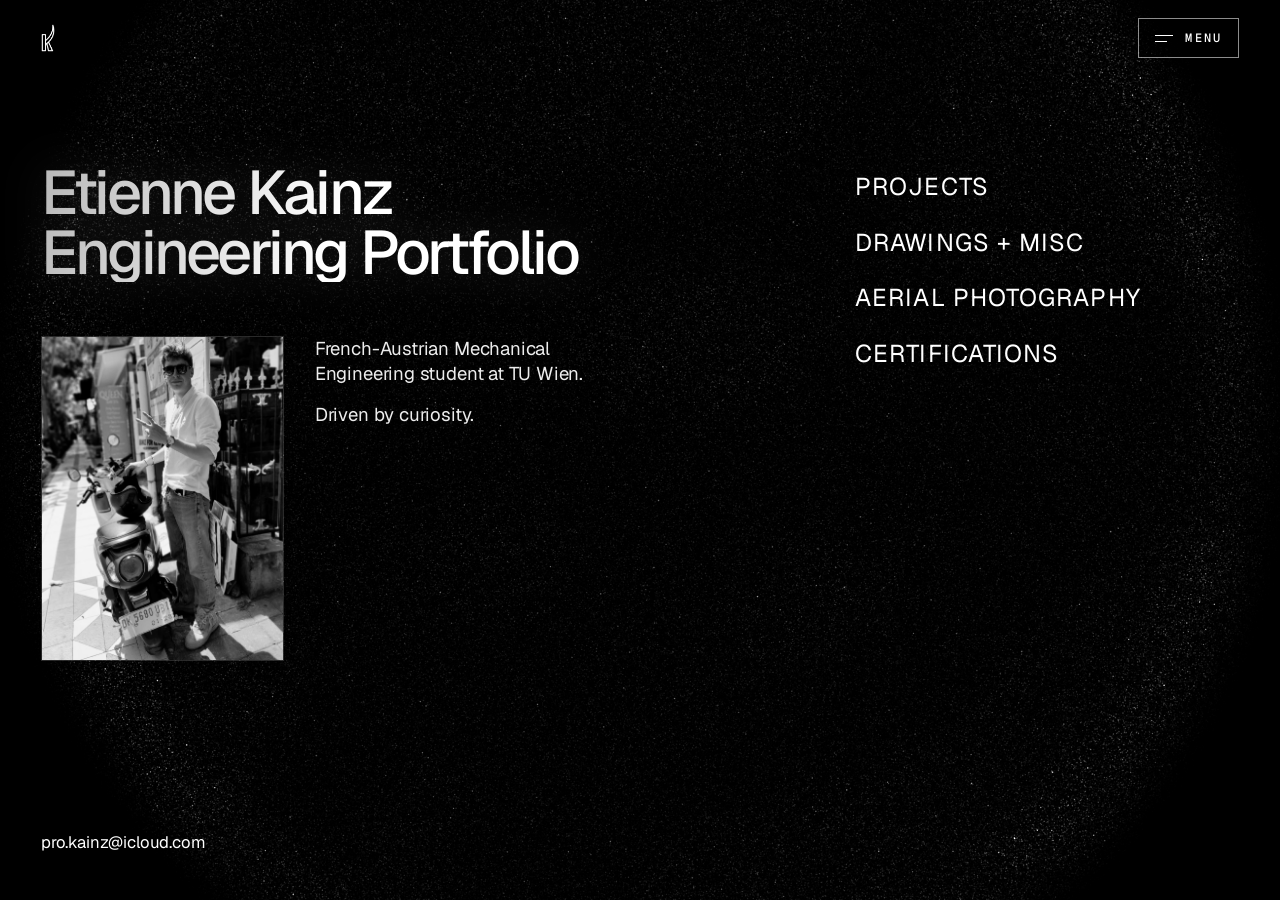
==== commit 5f2e147c: "Blur the student ID on the drawings; three lifting table close-ups The student ID stood in the title" ====
--- a/index.html
+++ b/index.html
@@ -60,9 +60,9 @@
     <button class="lightbox__nav lightbox__nav--next" type="button" data-lightbox-next aria-label="Next image">→</button>
   </div>
 
-  <script src="project-data.js?v=18"></script>
+  <script src="project-data.js?v=19"></script>
   <script src="field.js?v=10"></script>
-  <script src="site.js?v=9"></script>
+  <script src="site.js?v=10"></script>
   <script data-goatcounter="https://eckainz.goatcounter.com/count" async src="https://gc.zgo.at/count.js"></script>
 </body>
 </html>
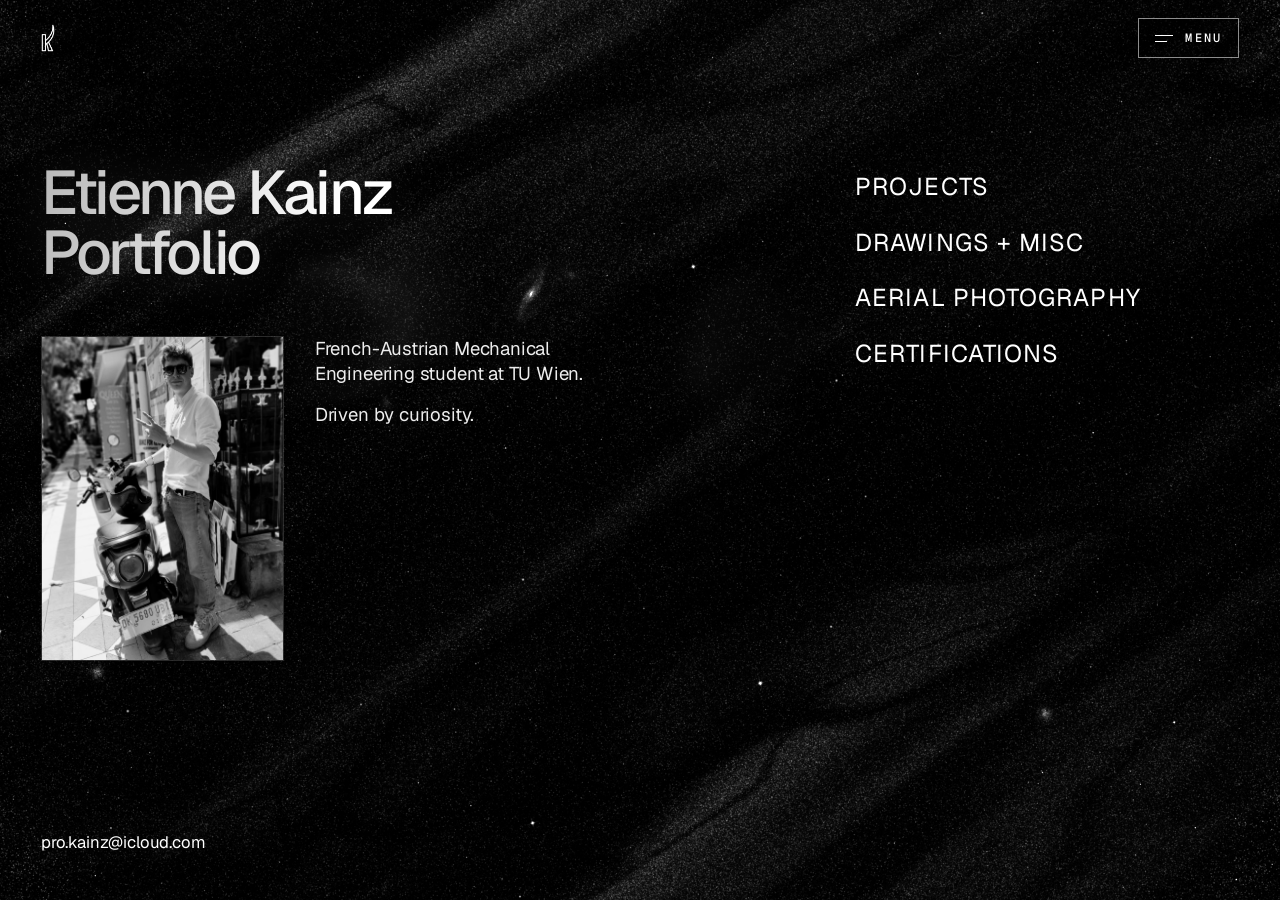
==== commit 2ec1c4e1: "A night sky for a background; simpler title, menu and page ends Background (field.js, rewritten) - A" ====
--- a/index.html
+++ b/index.html
@@ -6,14 +6,14 @@
   <meta name="theme-color" content="#000000">
   <meta name="description" content="Etienne Kainz — French-Austrian Mechanical Engineering student at TU Wien. Projects, drawings, aerial photography and certifications.">
   <meta name="author" content="Etienne Kainz">
-  <meta property="og:title" content="Etienne Kainz — Engineering Portfolio">
+  <meta property="og:title" content="Etienne Kainz — Portfolio">
   <meta property="og:description" content="Etienne Kainz — French-Austrian Mechanical Engineering student at TU Wien. Projects, drawings, aerial photography and certifications.">
   <meta property="og:type" content="website">
   <meta property="og:image" content="https://etiennekainz.com/assets/brand/k-logo.jpg">
-  <title>Etienne Kainz — Engineering Portfolio</title>
+  <title>Etienne Kainz — Portfolio</title>
   <link rel="icon" type="image/jpeg" href="assets/brand/k-logo.jpg">
   <link rel="preload" href="assets/fonts/Geist-Variable.woff2" as="font" type="font/woff2" crossorigin>
-  <link rel="stylesheet" href="site.css?v=11">
+  <link rel="stylesheet" href="site.css?v=12">
 </head>
 <body data-page="home">
   <a class="skip-link" href="#main">Skip to content</a>
@@ -32,11 +32,11 @@
       <a href="aerial.html">Aerial Photography</a>
       <a href="certifications.html">Certifications</a>
     </nav>
-    <div class="menu__foot"><a href="mailto:pro.kainz@icloud.com">pro.kainz@icloud.com</a><span>Vienna, Austria</span></div>
+    <div class="menu__foot"><a href="mailto:pro.kainz@icloud.com">pro.kainz@icloud.com</a></div>
   </div>
 
   <main id="main" class="home" tabindex="-1">
-    <h1 class="home__title shine"><span>Etienne Kainz</span> <span>Engineering Portfolio</span></h1>
+    <h1 class="home__title shine"><span>Etienne Kainz</span> <span>Portfolio</span></h1>
     <div class="home__intro">
       <img class="home__photo" src="assets/headshot/etienne.jpg?v=3" width="994" height="1324" alt="Etienne Kainz">
       <div class="home__bio">
@@ -61,8 +61,8 @@
   </div>
 
   <script src="project-data.js?v=19"></script>
-  <script src="field.js?v=10"></script>
-  <script src="site.js?v=10"></script>
+  <script src="field.js?v=12"></script>
+  <script src="site.js?v=11"></script>
   <script data-goatcounter="https://eckainz.goatcounter.com/count" async src="https://gc.zgo.at/count.js"></script>
 </body>
 </html>
--- a/site.css
+++ b/site.css
@@ -291,8 +291,6 @@
   justify-content: space-between;
   gap: 12px 32px;
   margin-top: clamp(40px, 8vh, 90px);
-  padding-top: 18px;
-  border-top: 1px solid var(--line);
   color: var(--muted);
   font: 500 12px var(--mono);
   letter-spacing: .12em;
@@ -917,41 +915,16 @@
 }
 
 /* -------------------------------------------------------- page end */
+/* One button in the middle: the menu on the category pages, the project
+   list under a project. It looks like the menu button in the header. */
 .page-end {
   display: flex;
-  flex-wrap: wrap;
-  justify-content: space-between;
-  gap: 20px 40px;
+  justify-content: center;
   margin-top: clamp(90px, 14vw, 180px);
-  padding-top: 22px;
-  border-top: 1px solid var(--line);
-}
-
-.page-end a {
-  color: #fff;
-  font-size: clamp(22px, 2.6vw, 40px);
-  font-weight: 500;
-  letter-spacing: -.035em;
-  line-height: 1.1;
+}
+
+.page-end .menu-toggle {
   text-decoration: none;
-}
-
-.page-end a .label {
-  display: block;
-  margin-bottom: 8px;
-}
-
-.page-end a:hover .page-end__title {
-  opacity: .7;
-}
-
-.page-end__title {
-  transition: opacity .3s var(--ease);
-}
-
-.page-end__next {
-  margin-left: auto;
-  text-align: right;
 }
 
 .site-foot {
